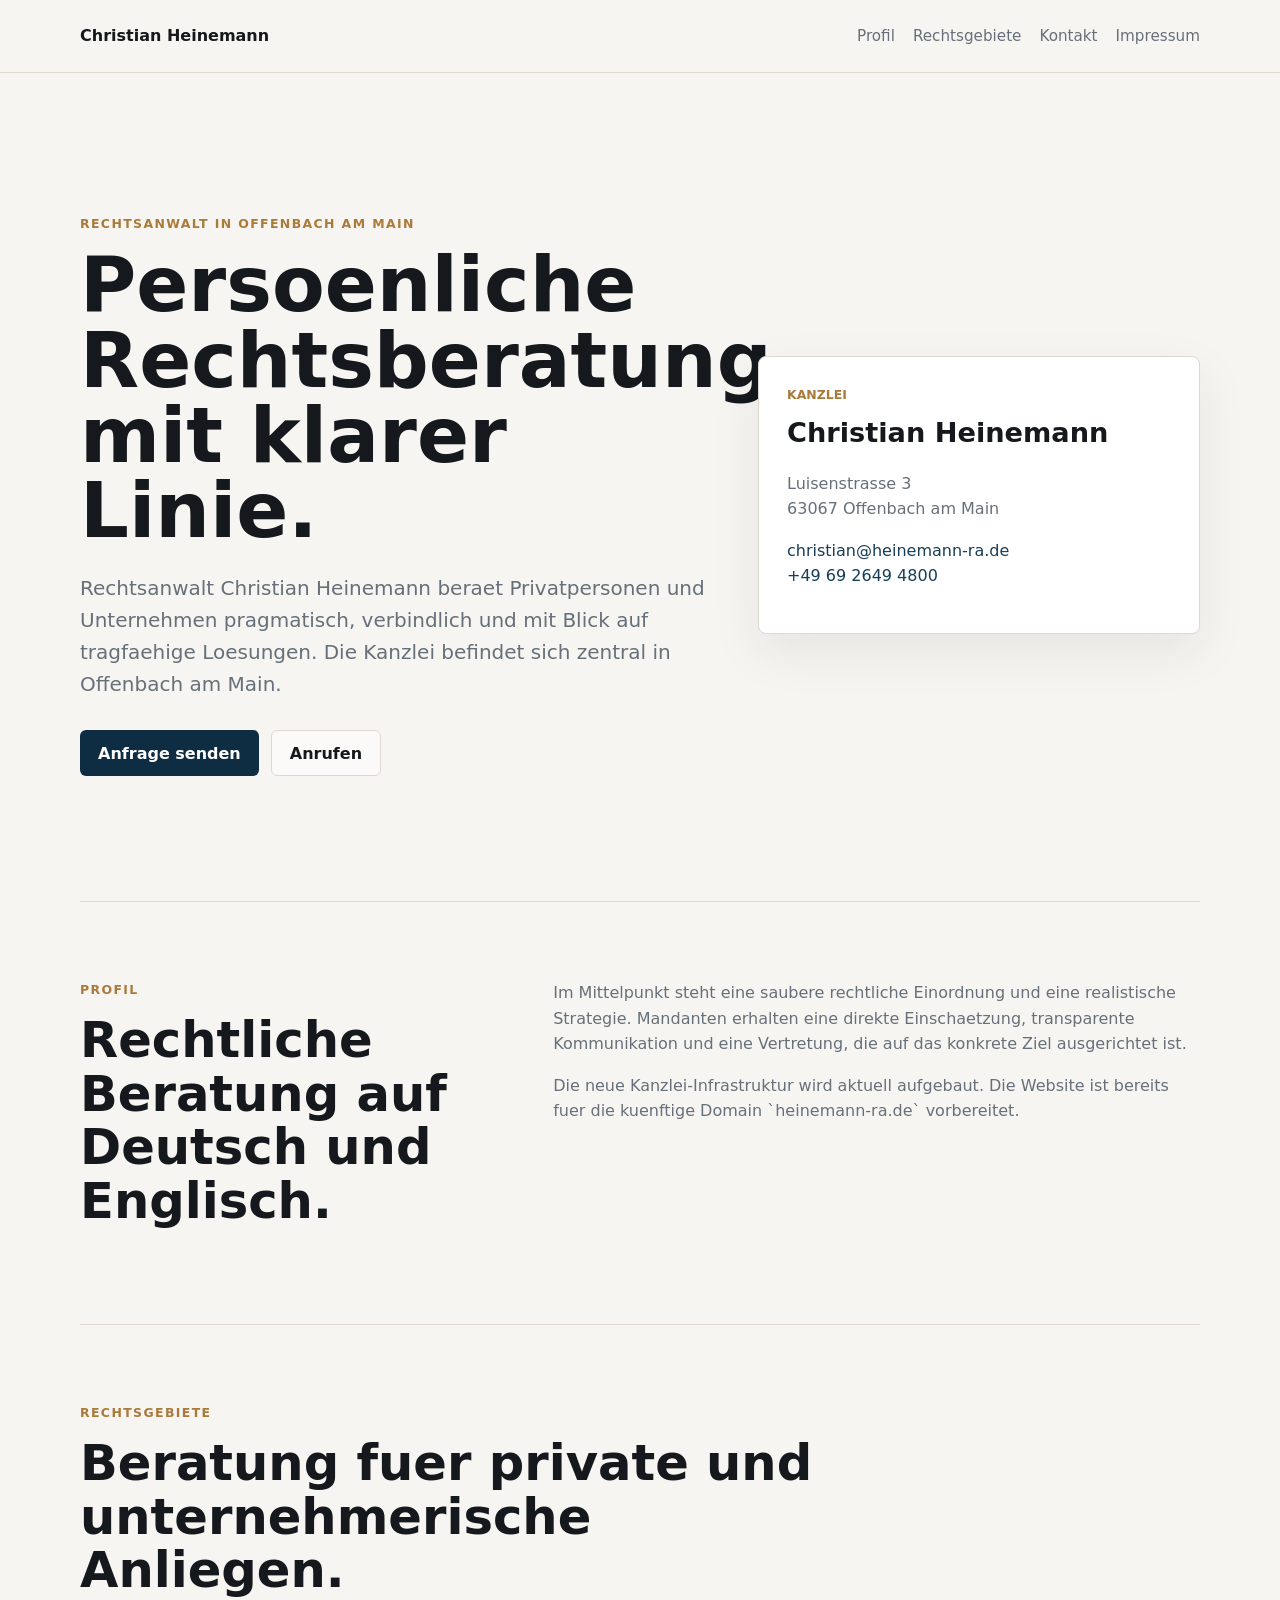
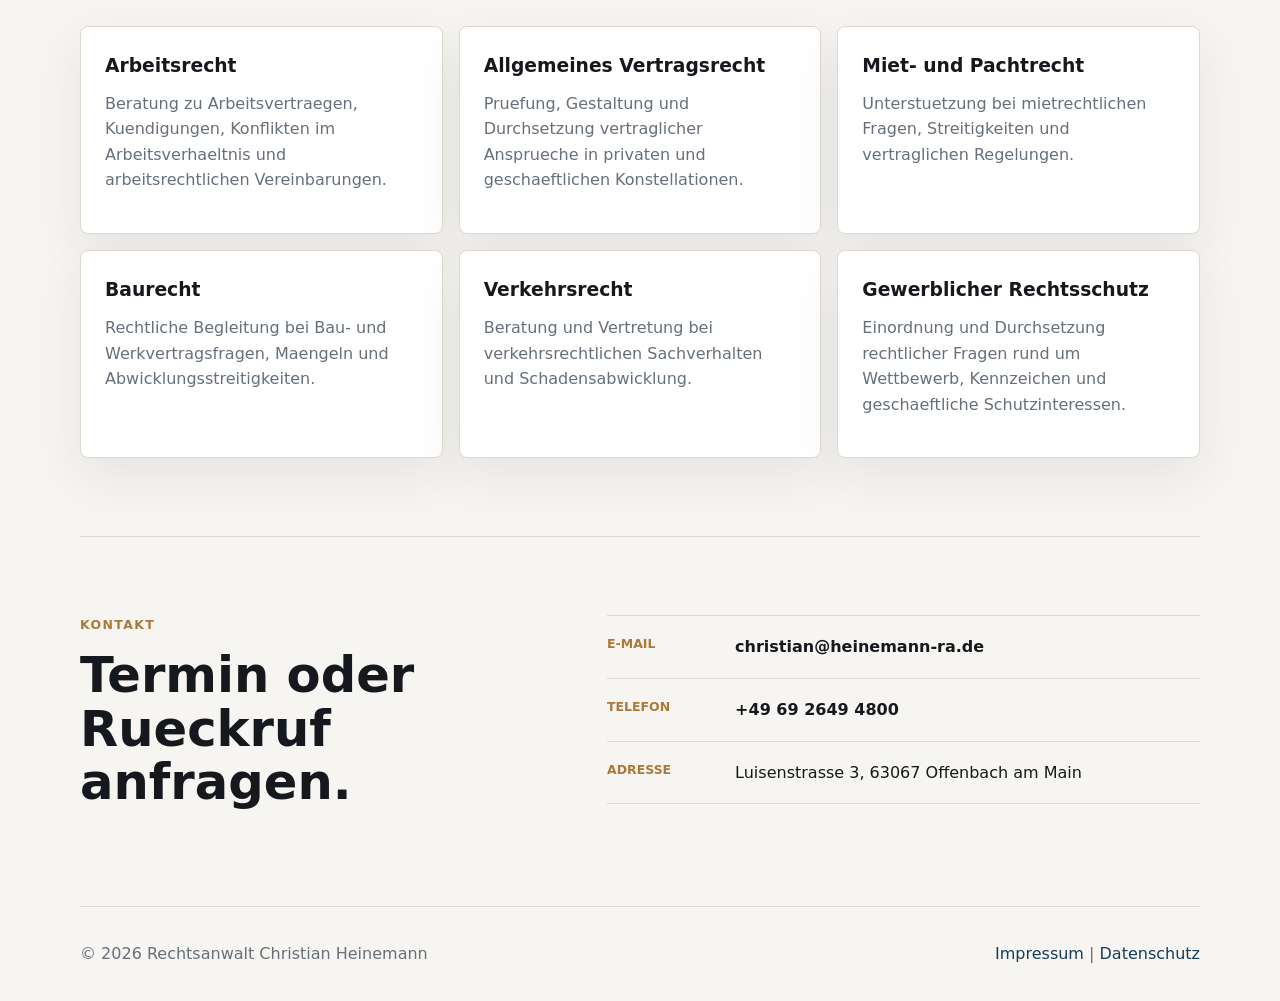
==== index.html @ 9d970f69 "Create static website for heinemann-ra.de" ====
<!DOCTYPE html>
<html lang="de">
<head>
  <meta charset="UTF-8">
  <meta name="viewport" content="width=device-width, initial-scale=1.0">
  <title>Rechtsanwalt Christian Heinemann | Offenbach am Main</title>
  <meta name="description" content="Rechtsanwalt Christian Heinemann in Offenbach am Main beraet Privatpersonen und Unternehmen im Arbeitsrecht, Vertragsrecht, Mietrecht, Baurecht, Verkehrsrecht und gewerblichen Rechtsschutz.">
  <link rel="stylesheet" href="styles.css">
</head>
<body>
  <header class="site-header">
    <nav class="nav" aria-label="Hauptnavigation">
      <a class="brand" href="/">Christian Heinemann</a>
      <div class="nav-links">
        <a href="#profil">Profil</a>
        <a href="#rechtsgebiete">Rechtsgebiete</a>
        <a href="#kontakt">Kontakt</a>
        <a href="impressum.html">Impressum</a>
      </div>
    </nav>
  </header>

  <main>
    <section class="hero">
      <div class="hero-content">
        <p class="eyebrow">Rechtsanwalt in Offenbach am Main</p>
        <h1>Persoenliche Rechtsberatung mit klarer Linie.</h1>
        <p class="lead">
          Rechtsanwalt Christian Heinemann beraet Privatpersonen und Unternehmen pragmatisch,
          verbindlich und mit Blick auf tragfaehige Loesungen. Die Kanzlei befindet sich zentral
          in Offenbach am Main.
        </p>
        <div class="actions">
          <a class="button primary" href="mailto:christian@heinemann-ra.de?subject=Anfrage%20ueber%20heinemann-ra.de">Anfrage senden</a>
          <a class="button secondary" href="tel:+496926494800">Anrufen</a>
        </div>
      </div>
      <aside class="hero-panel" aria-label="Kontaktdaten">
        <span>Kanzlei</span>
        <strong>Christian Heinemann</strong>
        <p>Luisenstrasse 3<br>63067 Offenbach am Main</p>
        <p><a href="mailto:christian@heinemann-ra.de">christian@heinemann-ra.de</a><br><a href="tel:+496926494800">+49 69 2649 4800</a></p>
      </aside>
    </section>

    <section class="section split" id="profil">
      <div>
        <p class="eyebrow">Profil</p>
        <h2>Rechtliche Beratung auf Deutsch und Englisch.</h2>
      </div>
      <div class="text-block">
        <p>
          Im Mittelpunkt steht eine saubere rechtliche Einordnung und eine realistische Strategie.
          Mandanten erhalten eine direkte Einschaetzung, transparente Kommunikation und eine
          Vertretung, die auf das konkrete Ziel ausgerichtet ist.
        </p>
        <p>
          Die neue Kanzlei-Infrastruktur wird aktuell aufgebaut. Die Website ist bereits fuer die
          kuenftige Domain `heinemann-ra.de` vorbereitet.
        </p>
      </div>
    </section>

    <section class="section" id="rechtsgebiete">
      <div class="section-heading">
        <p class="eyebrow">Rechtsgebiete</p>
        <h2>Beratung fuer private und unternehmerische Anliegen.</h2>
      </div>
      <div class="practice-grid">
        <article>
          <h3>Arbeitsrecht</h3>
          <p>Beratung zu Arbeitsvertraegen, Kuendigungen, Konflikten im Arbeitsverhaeltnis und arbeitsrechtlichen Vereinbarungen.</p>
        </article>
        <article>
          <h3>Allgemeines Vertragsrecht</h3>
          <p>Pruefung, Gestaltung und Durchsetzung vertraglicher Ansprueche in privaten und geschaeftlichen Konstellationen.</p>
        </article>
        <article>
          <h3>Miet- und Pachtrecht</h3>
          <p>Unterstuetzung bei mietrechtlichen Fragen, Streitigkeiten und vertraglichen Regelungen.</p>
        </article>
        <article>
          <h3>Baurecht</h3>
          <p>Rechtliche Begleitung bei Bau- und Werkvertragsfragen, Maengeln und Abwicklungsstreitigkeiten.</p>
        </article>
        <article>
          <h3>Verkehrsrecht</h3>
          <p>Beratung und Vertretung bei verkehrsrechtlichen Sachverhalten und Schadensabwicklung.</p>
        </article>
        <article>
          <h3>Gewerblicher Rechtsschutz</h3>
          <p>Einordnung und Durchsetzung rechtlicher Fragen rund um Wettbewerb, Kennzeichen und geschaeftliche Schutzinteressen.</p>
        </article>
      </div>
    </section>

    <section class="section contact" id="kontakt">
      <div>
        <p class="eyebrow">Kontakt</p>
        <h2>Termin oder Rueckruf anfragen.</h2>
      </div>
      <div class="contact-list">
        <p><span>E-Mail</span><a href="mailto:christian@heinemann-ra.de?subject=Anfrage%20ueber%20heinemann-ra.de">christian@heinemann-ra.de</a></p>
        <p><span>Telefon</span><a href="tel:+496926494800">+49 69 2649 4800</a></p>
        <p><span>Adresse</span>Luisenstrasse 3, 63067 Offenbach am Main</p>
      </div>
    </section>
  </main>

  <footer class="footer">
    <p>&copy; 2026 Rechtsanwalt Christian Heinemann</p>
    <p><a href="impressum.html">Impressum</a> <span aria-hidden="true">|</span> <a href="datenschutz.html">Datenschutz</a></p>
  </footer>
</body>
</html>
---- styles.css ----
:root {
  --bg: #f7f5f1;
  --surface: #ffffff;
  --ink: #15181c;
  --muted: #66707a;
  --line: #ded8cf;
  --accent: #173d57;
  --accent-strong: #0f2d42;
  --gold: #aa7a3b;
}

* {
  box-sizing: border-box;
}

html {
  scroll-behavior: smooth;
}

body {
  margin: 0;
  background: var(--bg);
  color: var(--ink);
  font-family: ui-sans-serif, system-ui, -apple-system, BlinkMacSystemFont, "Segoe UI", sans-serif;
  line-height: 1.6;
}

a {
  color: var(--accent);
  text-decoration: none;
}

a:hover {
  color: var(--ink);
}

.site-header {
  position: sticky;
  top: 0;
  z-index: 10;
  border-bottom: 1px solid var(--line);
  background: rgba(247, 245, 241, 0.92);
  backdrop-filter: blur(14px);
}

.nav,
.hero,
.section,
.footer,
.legal-page {
  width: min(1120px, calc(100% - 40px));
  margin: 0 auto;
}

.nav {
  min-height: 72px;
  display: flex;
  align-items: center;
  justify-content: space-between;
  gap: 24px;
}

.brand {
  color: var(--ink);
  font-weight: 800;
}

.nav-links {
  display: flex;
  gap: 18px;
  flex-wrap: wrap;
  font-size: 0.95rem;
}

.nav-links a {
  color: var(--muted);
}

.hero {
  min-height: calc(100vh - 72px);
  display: grid;
  grid-template-columns: minmax(0, 1.18fr) minmax(280px, 0.82fr);
  gap: 42px;
  align-items: center;
  padding: 74px 0 58px;
}

.hero-content {
  max-width: 780px;
}

.eyebrow {
  margin: 0 0 14px;
  color: var(--gold);
  font-size: 0.78rem;
  font-weight: 800;
  letter-spacing: 0.11em;
  text-transform: uppercase;
}

h1,
h2,
h3,
p {
  margin-top: 0;
}

h1 {
  margin-bottom: 24px;
  font-size: clamp(3rem, 6vw, 5.4rem);
  line-height: 0.98;
}

h2 {
  margin-bottom: 18px;
  font-size: clamp(2rem, 4vw, 3.1rem);
  line-height: 1.08;
}

h3 {
  margin-bottom: 10px;
}

.lead {
  color: var(--muted);
  font-size: clamp(1.08rem, 2vw, 1.25rem);
}

.actions {
  display: flex;
  gap: 12px;
  flex-wrap: wrap;
  margin-top: 30px;
}

.button {
  display: inline-flex;
  min-height: 46px;
  align-items: center;
  justify-content: center;
  border-radius: 6px;
  padding: 0 18px;
  font-weight: 800;
}

.button.primary {
  background: var(--accent-strong);
  color: #ffffff;
}

.button.secondary {
  border: 1px solid var(--line);
  color: var(--ink);
  background: rgba(255, 255, 255, 0.55);
}

.hero-panel,
.practice-grid article,
.legal-page section {
  border: 1px solid var(--line);
  border-radius: 8px;
  background: var(--surface);
  box-shadow: 0 18px 50px rgba(25, 32, 38, 0.08);
}

.hero-panel {
  padding: 28px;
}

.hero-panel span {
  display: block;
  color: var(--gold);
  font-size: 0.78rem;
  font-weight: 800;
  text-transform: uppercase;
}

.hero-panel strong {
  display: block;
  margin: 6px 0 16px;
  font-size: 1.7rem;
}

.hero-panel p,
.text-block p,
.practice-grid p,
.legal-page p {
  color: var(--muted);
}

.section {
  padding: 78px 0;
  border-top: 1px solid var(--line);
}

.section-heading {
  max-width: 760px;
  margin-bottom: 28px;
}

.split {
  display: grid;
  grid-template-columns: minmax(260px, 0.8fr) minmax(0, 1.2fr);
  gap: 42px;
}

.text-block {
  max-width: 760px;
}

.practice-grid {
  display: grid;
  grid-template-columns: repeat(3, minmax(0, 1fr));
  gap: 16px;
}

.practice-grid article {
  padding: 24px;
}

.contact {
  display: grid;
  grid-template-columns: minmax(260px, 0.9fr) minmax(0, 1.1fr);
  gap: 42px;
}

.contact-list {
  border-top: 1px solid var(--line);
}

.contact-list p {
  display: grid;
  grid-template-columns: 110px minmax(0, 1fr);
  gap: 18px;
  margin: 0;
  padding: 18px 0;
  border-bottom: 1px solid var(--line);
}

.contact-list span {
  color: var(--gold);
  font-size: 0.78rem;
  font-weight: 800;
  text-transform: uppercase;
}

.contact-list a {
  color: var(--ink);
  font-weight: 800;
  overflow-wrap: anywhere;
}

.footer {
  padding: 34px 0;
  border-top: 1px solid var(--line);
  display: flex;
  justify-content: space-between;
  gap: 18px;
  color: var(--muted);
}

.footer p {
  margin: 0;
}

.legal-page {
  padding: 70px 0;
}

.legal-page section {
  max-width: 900px;
  padding: clamp(24px, 4vw, 44px);
}

.legal-page h1 {
  font-size: clamp(2.4rem, 5vw, 4rem);
}

.legal-page h2 {
  margin-top: 28px;
  font-size: 1.2rem;
}

@media (max-width: 860px) {
  .nav,
  .footer {
    align-items: flex-start;
    flex-direction: column;
  }

  .nav {
    padding: 16px 0;
  }

  .hero,
  .split,
  .contact {
    grid-template-columns: 1fr;
  }

  .hero {
    min-height: auto;
  }

  .practice-grid {
    grid-template-columns: 1fr;
  }

  .contact-list p {
    grid-template-columns: 1fr;
    gap: 8px;
  }
}
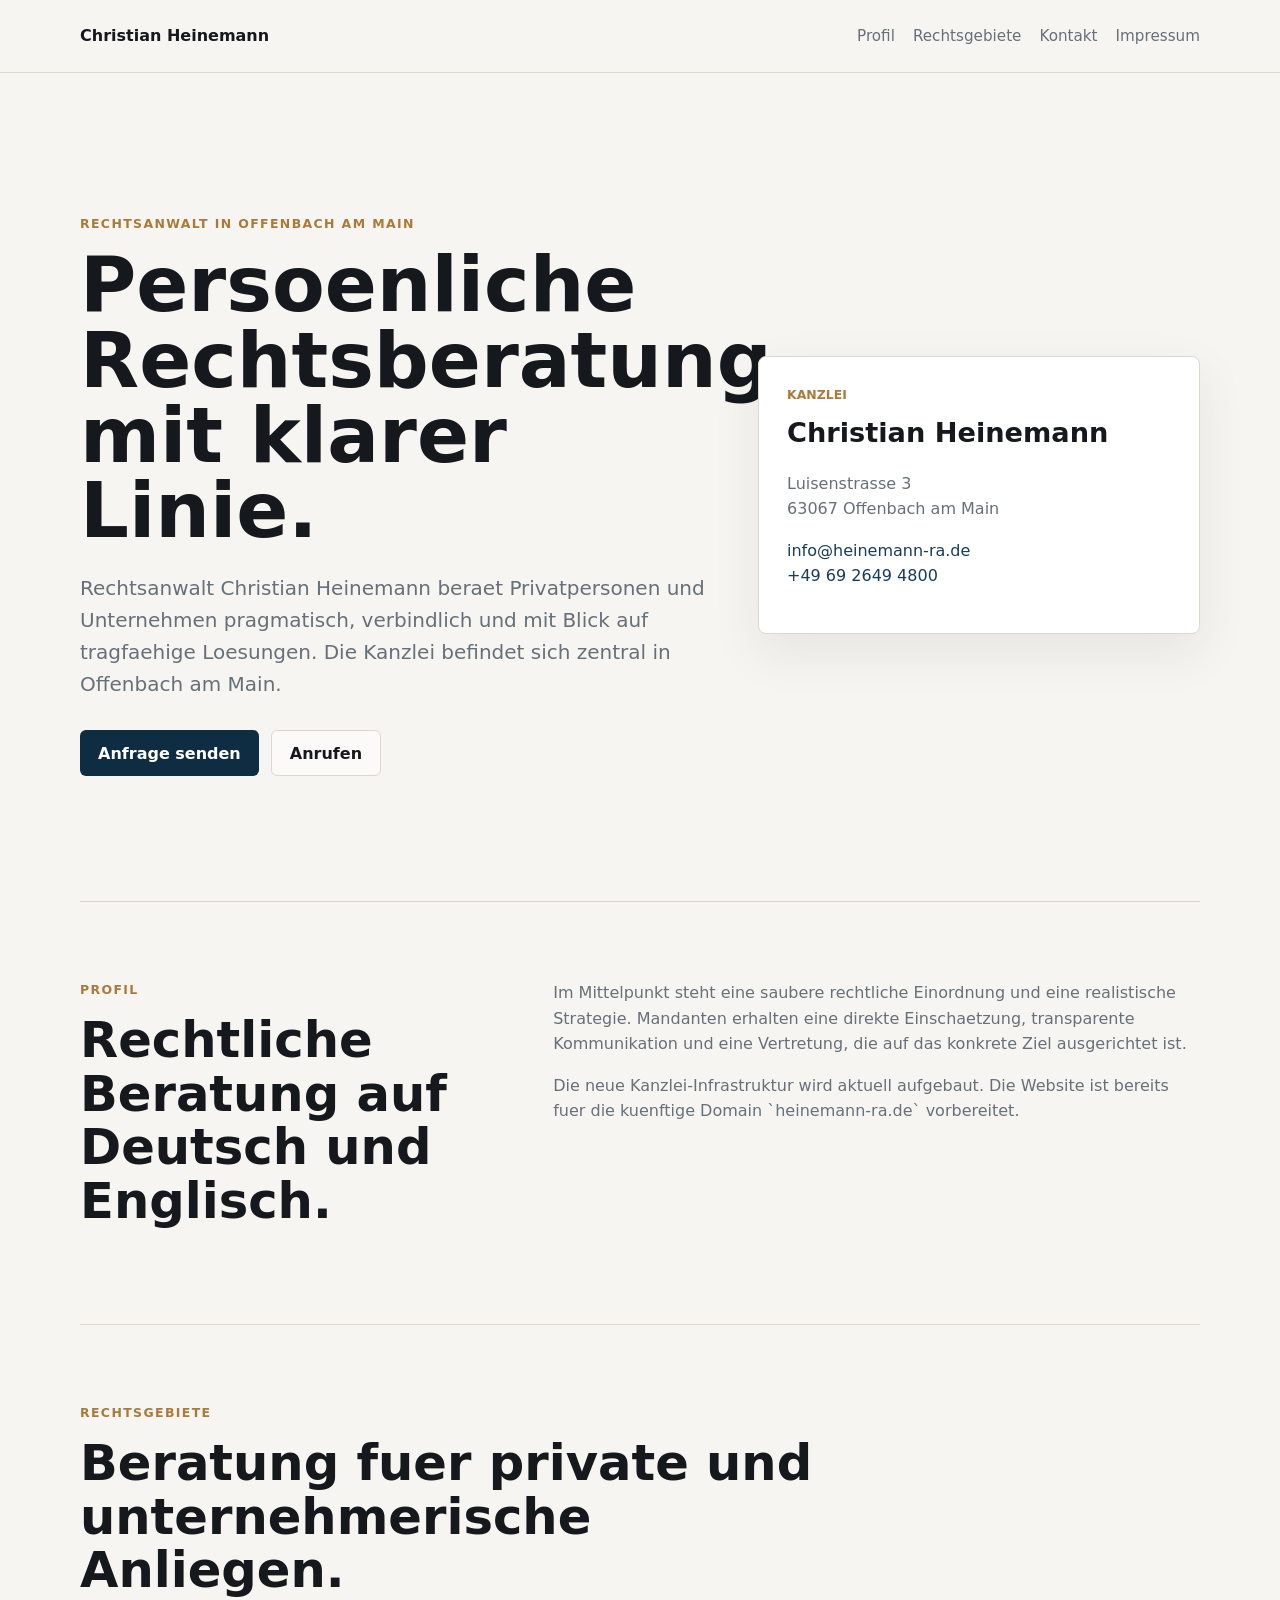
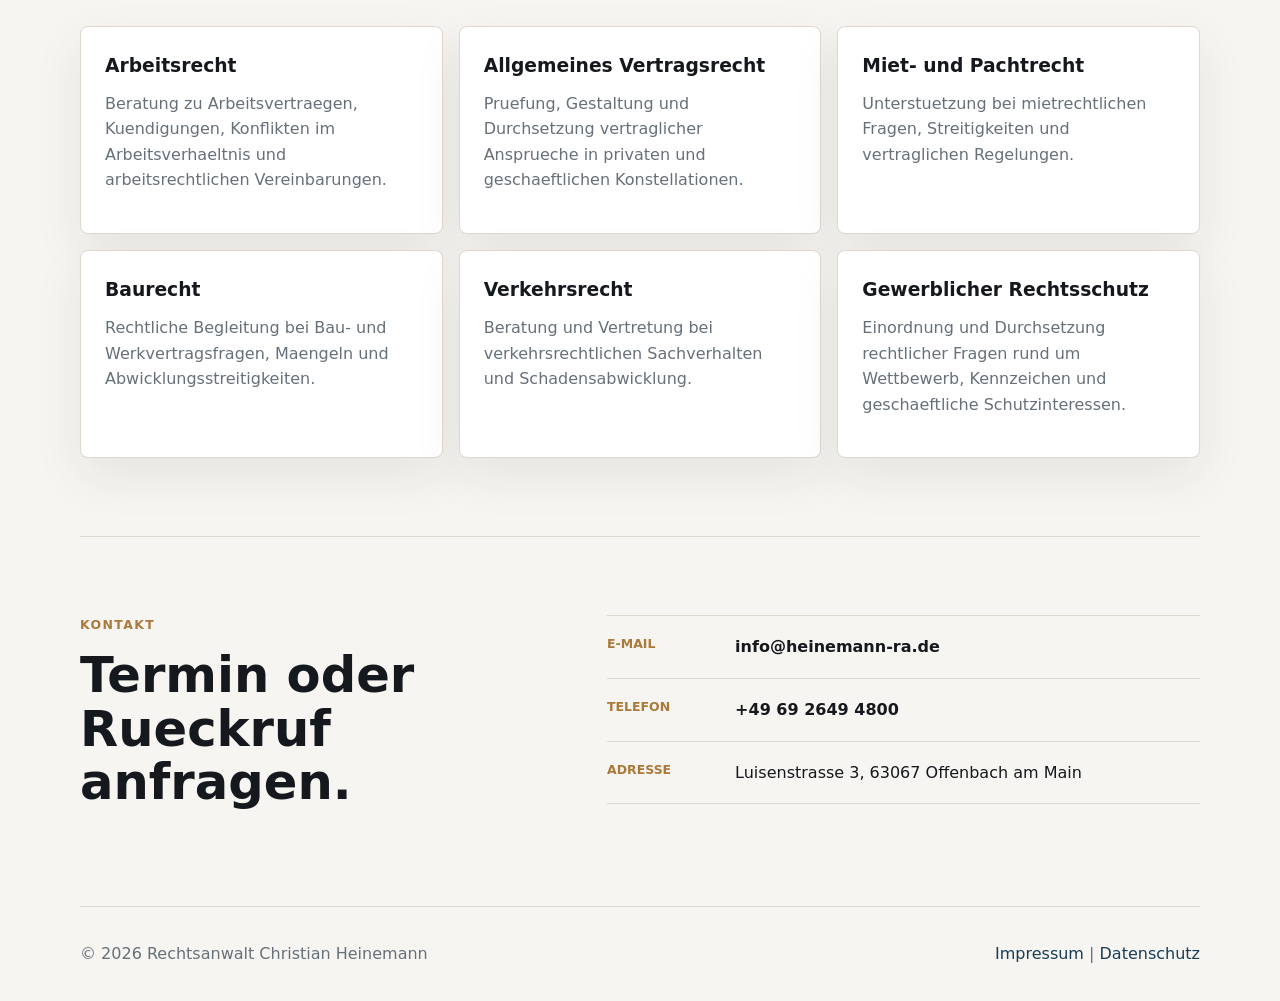
==== commit 8bd107f0: "Update Heinemann contact email" ====
--- a/index.html
+++ b/index.html
@@ -31,7 +31,7 @@
           in Offenbach am Main.
         </p>
         <div class="actions">
-          <a class="button primary" href="mailto:christian@heinemann-ra.de?subject=Anfrage%20ueber%20heinemann-ra.de">Anfrage senden</a>
+          <a class="button primary" href="mailto:info@heinemann-ra.de?subject=Anfrage%20ueber%20heinemann-ra.de">Anfrage senden</a>
           <a class="button secondary" href="tel:+496926494800">Anrufen</a>
         </div>
       </div>
@@ -39,7 +39,7 @@
         <span>Kanzlei</span>
         <strong>Christian Heinemann</strong>
         <p>Luisenstrasse 3<br>63067 Offenbach am Main</p>
-        <p><a href="mailto:christian@heinemann-ra.de">christian@heinemann-ra.de</a><br><a href="tel:+496926494800">+49 69 2649 4800</a></p>
+        <p><a href="mailto:info@heinemann-ra.de">info@heinemann-ra.de</a><br><a href="tel:+496926494800">+49 69 2649 4800</a></p>
       </aside>
     </section>
 
@@ -100,7 +100,7 @@
         <h2>Termin oder Rueckruf anfragen.</h2>
       </div>
       <div class="contact-list">
-        <p><span>E-Mail</span><a href="mailto:christian@heinemann-ra.de?subject=Anfrage%20ueber%20heinemann-ra.de">christian@heinemann-ra.de</a></p>
+        <p><span>E-Mail</span><a href="mailto:info@heinemann-ra.de?subject=Anfrage%20ueber%20heinemann-ra.de">info@heinemann-ra.de</a></p>
         <p><span>Telefon</span><a href="tel:+496926494800">+49 69 2649 4800</a></p>
         <p><span>Adresse</span>Luisenstrasse 3, 63067 Offenbach am Main</p>
       </div>
